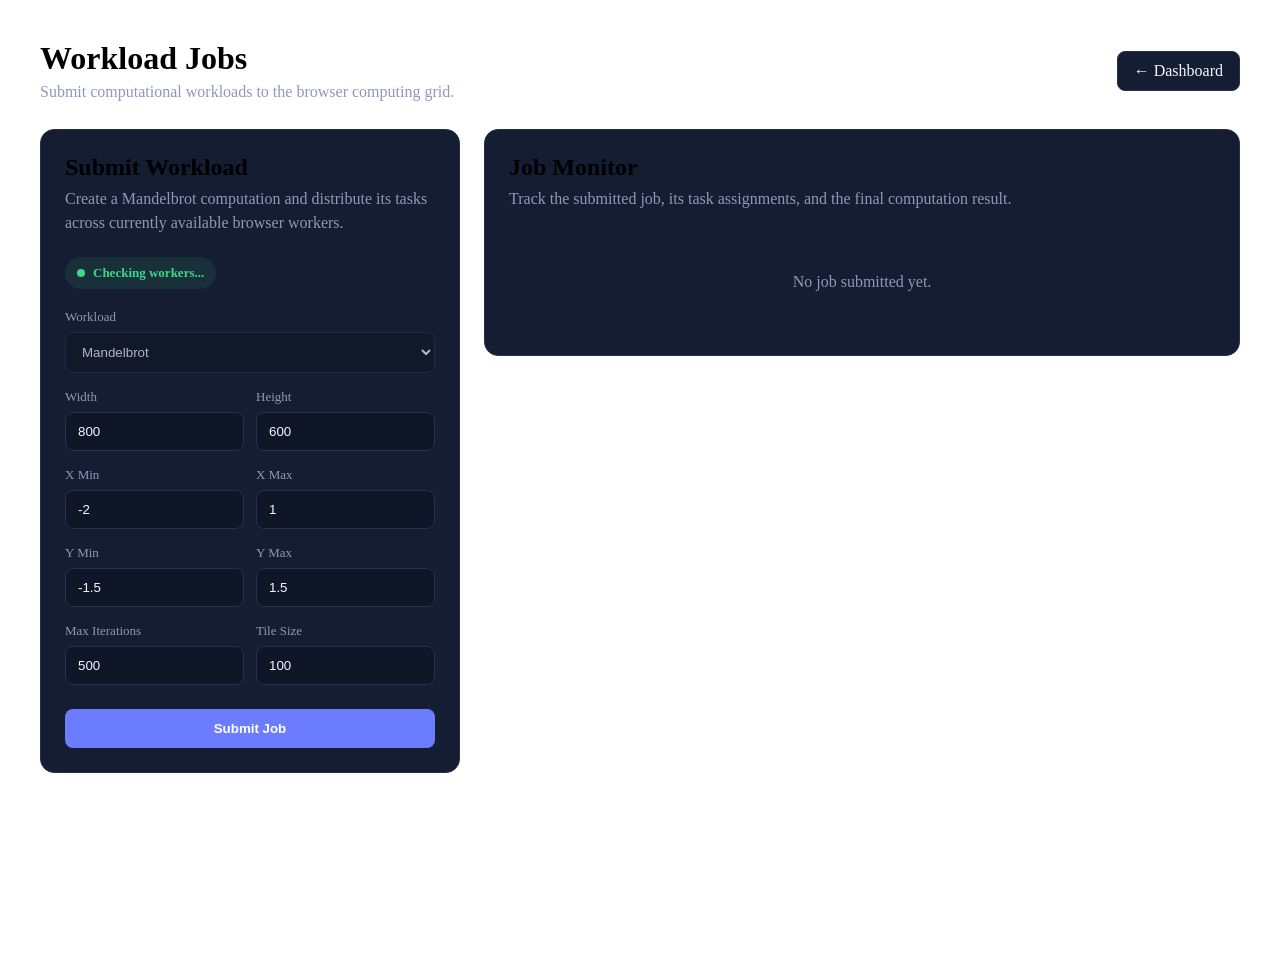
==== app/static/jobs.html @ 4b6ca408 "Add jobs frontend" ====
<!DOCTYPE html>
<html lang="en">
<head>
    <meta charset="UTF-8">
    <meta name="viewport" content="width=device-width, initial-scale=1.0">

    <title>Jobs - Browser Computing Grid</title>

    <link rel="stylesheet" href="/static/css/style.css">

    <style>
        .jobs-page {
            min-height: 100vh;
            padding: 32px;
        }

        .jobs-header {
            display: flex;
            justify-content: space-between;
            align-items: center;
            gap: 20px;
            margin-bottom: 28px;
        }

        .jobs-header h1 {
            margin: 0;
        }

        .jobs-header p {
            margin: 6px 0 0;
            color: var(--muted, #8e99b5);
        }

        .back-btn {
            text-decoration: none;
            padding: 10px 16px;
            border-radius: 8px;
            border: 1px solid var(--border, #26314d);
            color: var(--text, #f5f7ff);
            background: var(--panel, #151d32);
        }

        .back-btn:hover {
            background: var(--panel-light, #1b2540);
        }

        .jobs-layout {
            display: grid;
            grid-template-columns: minmax(320px, 420px) 1fr;
            gap: 24px;
            align-items: start;
        }

        .job-panel {
            background: var(--panel, #151d32);
            border: 1px solid var(--border, #26314d);
            border-radius: 14px;
            padding: 24px;
        }

        .job-panel h2 {
            margin-top: 0;
            margin-bottom: 6px;
        }

        .panel-description {
            color: var(--muted, #8e99b5);
            margin-top: 0;
            margin-bottom: 22px;
            line-height: 1.5;
        }

        .worker-status {
            display: inline-flex;
            align-items: center;
            gap: 8px;
            margin-bottom: 20px;
            padding: 8px 12px;
            border-radius: 999px;
            background: rgba(57, 217, 138, 0.1);
            color: var(--green, #39d98a);
            font-size: 13px;
            font-weight: 600;
        }

        .worker-dot {
            width: 8px;
            height: 8px;
            border-radius: 50%;
            background: currentColor;
        }

        .form-group {
            margin-bottom: 16px;
        }

        .form-group label {
            display: block;
            margin-bottom: 7px;
            color: var(--muted, #8e99b5);
            font-size: 13px;
        }

        .form-group input,
        .form-group select {
            width: 100%;
            box-sizing: border-box;
            padding: 11px 12px;
            border-radius: 8px;
            border: 1px solid var(--border, #26314d);
            background: #0f1628;
            color: var(--text, #f5f7ff);
            outline: none;
        }

        .form-group input:focus,
        .form-group select:focus {
            border-color: var(--accent, #6c7cff);
        }

        .form-row {
            display: grid;
            grid-template-columns: 1fr 1fr;
            gap: 12px;
        }

        .submit-btn {
            width: 100%;
            margin-top: 8px;
            padding: 12px 16px;
            border: none;
            border-radius: 8px;
            background: var(--accent, #6c7cff);
            color: white;
            font-weight: 700;
            cursor: pointer;
        }

        .submit-btn:hover {
            filter: brightness(1.08);
        }

        .submit-btn:disabled {
            opacity: 0.6;
            cursor: not-allowed;
        }

        .job-status {
            margin-top: 16px;
            padding: 12px;
            border-radius: 8px;
            display: none;
            line-height: 1.5;
        }

        .job-status.info {
            display: block;
            background: rgba(108, 124, 255, 0.1);
            color: #b9c1ff;
        }

        .job-status.error {
            display: block;
            background: rgba(255, 102, 120, 0.1);
            color: var(--red, #ff6678);
        }

        .job-status.success {
            display: block;
            background: rgba(57, 217, 138, 0.1);
            color: var(--green, #39d98a);
        }

        .job-summary {
            display: grid;
            grid-template-columns: repeat(3, 1fr);
            gap: 12px;
            margin-bottom: 24px;
        }

        .summary-card {
            padding: 16px;
            border-radius: 10px;
            background: #10172a;
            border: 1px solid var(--border, #26314d);
        }

        .summary-card .label {
            color: var(--muted, #8e99b5);
            font-size: 12px;
            margin-bottom: 7px;
        }

        .summary-card .value {
            font-size: 20px;
            font-weight: 700;
        }

        .job-id {
            word-break: break-all;
            font-family: monospace;
            font-size: 12px !important;
        }

        .progress-wrapper {
            margin: 20px 0;
        }

        .progress-label {
            display: flex;
            justify-content: space-between;
            color: var(--muted, #8e99b5);
            font-size: 13px;
            margin-bottom: 8px;
        }

        .progress-bar {
            height: 8px;
            border-radius: 999px;
            overflow: hidden;
            background: #0c1324;
        }

        .progress-fill {
            height: 100%;
            width: 0%;
            background: var(--accent, #6c7cff);
            transition: width 0.3s ease;
        }

        .assignments-wrapper {
            overflow-x: auto;
        }

        .assignments-table {
            width: 100%;
            border-collapse: collapse;
        }

        .assignments-table th,
        .assignments-table td {
            padding: 12px;
            text-align: left;
            border-bottom: 1px solid var(--border, #26314d);
            font-size: 13px;
        }

        .assignments-table th {
            color: var(--muted, #8e99b5);
            font-weight: 600;
        }

        .worker-id {
            font-family: monospace;
            font-size: 12px;
        }

        .status-badge {
            display: inline-block;
            padding: 4px 8px;
            border-radius: 999px;
            font-size: 11px;
            font-weight: 700;
            background: rgba(108, 124, 255, 0.1);
            color: #b9c1ff;
        }

        .result-area {
            margin-top: 24px;
            display: none;
        }

        .result-area.visible {
            display: block;
        }

        .result-image {
            display: block;
            max-width: 100%;
            height: auto;
            border-radius: 10px;
            border: 1px solid var(--border, #26314d);
            background: black;
        }

        .empty-message {
            color: var(--muted, #8e99b5);
            text-align: center;
            padding: 40px 20px;
        }

        @media (max-width: 900px) {
            .jobs-layout {
                grid-template-columns: 1fr;
            }
        }

        @media (max-width: 600px) {
            .jobs-page {
                padding: 18px;
            }

            .jobs-header {
                align-items: flex-start;
                flex-direction: column;
            }

            .form-row,
            .job-summary {
                grid-template-columns: 1fr;
            }
        }
    </style>
</head>

<body>

<div class="jobs-page">

    <div class="jobs-header">

        <div>
            <h1>Workload Jobs</h1>
            <p>Submit computational workloads to the browser computing grid.</p>
        </div>

        <a class="back-btn" href="/dashboard">
            ← Dashboard
        </a>

    </div>


    <div class="jobs-layout">

        <!-- JOB SUBMISSION -->

        <section class="job-panel">

            <h2>Submit Workload</h2>

            <p class="panel-description">
                Create a Mandelbrot computation and distribute its tasks
                across currently available browser workers.
            </p>

            <div class="worker-status">
                <span class="worker-dot"></span>
                <span id="workerStatus">Checking workers...</span>
            </div>


            <form id="jobForm">

                <div class="form-group">

                    <label for="workload">
                        Workload
                    </label>

                    <select id="workload" disabled>
                        <option value="mandelbrot">
                            Mandelbrot
                        </option>
                    </select>

                </div>


                <div class="form-row">

                    <div class="form-group">

                        <label for="width">
                            Width
                        </label>

                        <input
                            id="width"
                            type="number"
                            min="1"
                            value="800"
                            required
                        >

                    </div>


                    <div class="form-group">

                        <label for="height">
                            Height
                        </label>

                        <input
                            id="height"
                            type="number"
                            min="1"
                            value="600"
                            required
                        >

                    </div>

                </div>


                <div class="form-row">

                    <div class="form-group">

                        <label for="xMin">
                            X Min
                        </label>

                        <input
                            id="xMin"
                            type="number"
                            step="any"
                            value="-2"
                            required
                        >

                    </div>


                    <div class="form-group">

                        <label for="xMax">
                            X Max
                        </label>

                        <input
                            id="xMax"
                            type="number"
                            step="any"
                            value="1"
                            required
                        >

                    </div>

                </div>


                <div class="form-row">

                    <div class="form-group">

                        <label for="yMin">
                            Y Min
                        </label>

                        <input
                            id="yMin"
                            type="number"
                            step="any"
                            value="-1.5"
                            required
                        >

                    </div>


                    <div class="form-group">

                        <label for="yMax">
                            Y Max
                        </label>

                        <input
                            id="yMax"
                            type="number"
                            step="any"
                            value="1.5"
                            required
                        >

                    </div>

                </div>


                <div class="form-row">

                    <div class="form-group">

                        <label for="maxIterations">
                            Max Iterations
                        </label>

                        <input
                            id="maxIterations"
                            type="number"
                            min="1"
                            value="500"
                            required
                        >

                    </div>


                    <div class="form-group">

                        <label for="tileSize">
                            Tile Size
                        </label>

                        <input
                            id="tileSize"
                            type="number"
                            min="1"
                            value="100"
                            required
                        >

                    </div>

                </div>


                <button
                    id="submitBtn"
                    class="submit-btn"
                    type="submit"
                >
                    Submit Job
                </button>

            </form>


            <div
                id="jobStatus"
                class="job-status"
            ></div>

        </section>


        <!-- JOB MONITOR -->

        <section class="job-panel">

            <h2>Job Monitor</h2>

            <p class="panel-description">
                Track the submitted job, its task assignments, and the
                final computation result.
            </p>


            <div
                id="emptyMonitor"
                class="empty-message"
            >
                No job submitted yet.
            </div>


            <div
                id="jobMonitor"
                style="display: none;"
            >

                <div class="job-summary">

                    <div class="summary-card">

                        <div class="label">
                            Job ID
                        </div>

                        <div
                            id="jobId"
                            class="value job-id"
                        >
                            -
                        </div>

                    </div>


                    <div class="summary-card">

                        <div class="label">
                            Tasks
                        </div>

                        <div
                            id="taskCount"
                            class="value"
                        >
                            0
                        </div>

                    </div>


                    <div class="summary-card">

                        <div class="label">
                            Status
                        </div>

                        <div
                            id="jobState"
                            class="value"
                        >
                            -
                        </div>

                    </div>

                </div>


                <div class="progress-wrapper">

                    <div class="progress-label">

                        <span>
                            Job Progress
                        </span>

                        <span id="progressText">
                            Waiting
                        </span>

                    </div>

                    <div class="progress-bar">

                        <div
                            id="progressFill"
                            class="progress-fill"
                        ></div>

                    </div>

                </div>


                <h3>Task Assignments</h3>

                <div class="assignments-wrapper">

                    <table class="assignments-table">

                        <thead>

                        <tr>
                            <th>Task</th>
                            <th>Worker</th>
                            <th>Status</th>
                        </tr>

                        </thead>

                        <tbody id="assignmentTable">

                        </tbody>

                    </table>

                </div>


                <div
                    id="resultArea"
                    class="result-area"
                >

                    <h3>Result</h3>

                    <img
                        id="resultImage"
                        class="result-image"
                        alt="Mandelbrot computation result"
                    >

                </div>

            </div>

        </section>

    </div>

</div>

<script src="/static/js/jobs.js"></script>

</body>
</html>
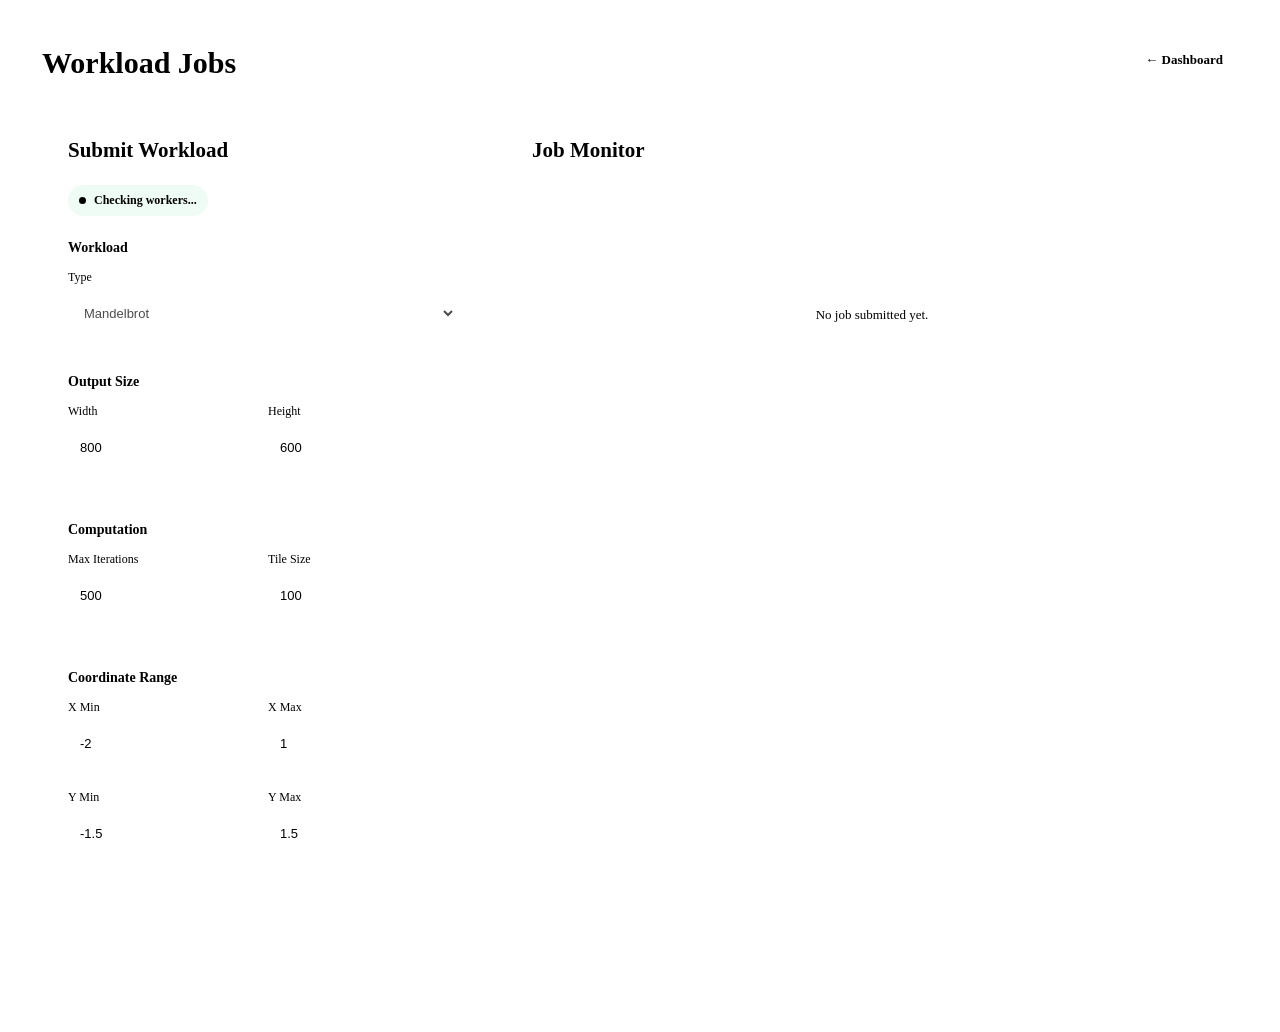
==== commit 5529725d: "Update frontend UI and dashboard" ====
--- a/app/static/jobs.html
+++ b/app/static/jobs.html
@@ -1,523 +1,989 @@
 <!DOCTYPE html>
 <html lang="en">
+
 <head>
+
     <meta charset="UTF-8">
-    <meta name="viewport" content="width=device-width, initial-scale=1.0">
-
-    <title>Jobs - Browser Computing Grid</title>
-
-    <link rel="stylesheet" href="/static/css/style.css">
+
+    <meta
+        name="viewport"
+        content="width=device-width, initial-scale=1.0"
+    >
+
+    <title>Jobs - ComputeGrid</title>
+
+    <link
+        rel="stylesheet"
+        href="/static/css/style.css"
+    >
+
 
     <style>
+
+        /* ==========================================
+           JOB PAGE
+        ========================================== */
+
         .jobs-page {
             min-height: 100vh;
-            padding: 32px;
-        }
+            padding: 34px;
+        }
+
+
+        /* ==========================================
+           HEADER
+        ========================================== */
 
         .jobs-header {
+            position: relative;
+
             display: flex;
-            justify-content: space-between;
             align-items: center;
-            gap: 20px;
+
+            min-height: 42px;
+
             margin-bottom: 28px;
         }
+
 
         .jobs-header h1 {
             margin: 0;
-        }
-
-        .jobs-header p {
-            margin: 6px 0 0;
-            color: var(--muted, #8e99b5);
-        }
-
-        .back-btn {
-            text-decoration: none;
-            padding: 10px 16px;
-            border-radius: 8px;
-            border: 1px solid var(--border, #26314d);
-            color: var(--text, #f5f7ff);
-            background: var(--panel, #151d32);
-        }
-
-        .back-btn:hover {
-            background: var(--panel-light, #1b2540);
-        }
-
-        .jobs-layout {
-            display: grid;
-            grid-template-columns: minmax(320px, 420px) 1fr;
-            gap: 24px;
-            align-items: start;
-        }
-
-        .job-panel {
-            background: var(--panel, #151d32);
-            border: 1px solid var(--border, #26314d);
-            border-radius: 14px;
-            padding: 24px;
-        }
-
-        .job-panel h2 {
-            margin-top: 0;
-            margin-bottom: 6px;
-        }
-
-        .panel-description {
-            color: var(--muted, #8e99b5);
-            margin-top: 0;
-            margin-bottom: 22px;
-            line-height: 1.5;
-        }
-
-        .worker-status {
+
+            font-size: 30px;
+
+            color: var(--text);
+        }
+
+
+        /* ==========================================
+           DASHBOARD BUTTON
+        ========================================== */
+
+        .jobs-header .back-btn {
+
+            position: absolute;
+
+            right: 0;
+            top: 0;
+
             display: inline-flex;
             align-items: center;
+
+            padding: 10px 15px;
+
+            border: 1px solid var(--border);
+
+            border-radius: 9px;
+
+            background: var(--panel);
+
+            color: var(--text);
+
+            text-decoration: none;
+
+            font-size: 13px;
+
+            font-weight: 600;
+
+            transition:
+                background-color 0.2s ease,
+                border-color 0.2s ease,
+                color 0.2s ease;
+        }
+
+
+        .jobs-header .back-btn:hover {
+            border-color: var(--accent);
+
+            background: var(--panel-light);
+        }
+
+
+        /* ==========================================
+           THEME BUTTON
+        ========================================== */
+
+        .jobs-header .jobs-theme-toggle {
+
+            position: absolute;
+
+            right: 125px;
+            top: 2px;
+
+            margin: 0;
+
+            z-index: 10;
+        }
+
+
+        /* ==========================================
+           MAIN LAYOUT
+        ========================================== */
+
+        .jobs-layout {
+
+            display: grid;
+
+            grid-template-columns:
+                440px
+                minmax(0, 1fr);
+
+            gap: 24px;
+
+            align-items: start;
+        }
+
+
+        /* ==========================================
+           JOB PANELS
+        ========================================== */
+
+        .job-panel {
+
+            background: var(--panel);
+
+            border: 1px solid var(--border);
+
+            border-radius: 14px;
+
+            padding: 26px;
+        }
+
+
+        .job-panel h2 {
+
+            margin: 0 0 22px;
+
+            color: var(--text);
+
+            font-size: 21px;
+        }
+
+
+        /* ==========================================
+           WORKER STATUS
+        ========================================== */
+
+        .worker-status {
+
+            display: inline-flex;
+
+            align-items: center;
+
             gap: 8px;
-            margin-bottom: 20px;
-            padding: 8px 12px;
+
+            padding: 8px 11px;
+
+            margin-bottom: 24px;
+
             border-radius: 999px;
-            background: rgba(57, 217, 138, 0.1);
-            color: var(--green, #39d98a);
+
+            background: rgba(57, 217, 138, 0.08);
+
+            color: var(--green);
+
+            font-size: 12px;
+
+            font-weight: 600;
+        }
+
+
+        .worker-dot {
+
+            width: 7px;
+            height: 7px;
+
+            border-radius: 50%;
+
+            background: currentColor;
+        }
+
+
+        /* ==========================================
+           FORM
+        ========================================== */
+
+        .form-section {
+
+            padding: 20px 0;
+
+            border-top: 1px solid var(--border);
+        }
+
+
+        .form-section:first-of-type {
+
+            border-top: none;
+
+            padding-top: 0;
+        }
+
+
+        .form-section-title {
+
+            margin-bottom: 14px;
+
+            color: var(--text);
+
+            font-size: 14px;
+
+            font-weight: 650;
+        }
+
+
+        .form-group {
+
+            margin-bottom: 14px;
+        }
+
+
+        .form-group:last-child {
+
+            margin-bottom: 0;
+        }
+
+
+        label {
+
+            display: block;
+
+            margin-bottom: 7px;
+
+            color: var(--muted);
+
+            font-size: 12px;
+        }
+
+
+        input,
+        select {
+
+            width: 100%;
+
+            height: 42px;
+
+            box-sizing: border-box;
+
+            padding: 0 12px;
+
+            border: 1px solid var(--border);
+
+            border-radius: 8px;
+
+            background: var(--bg);
+
+            color: var(--text);
+
             font-size: 13px;
-            font-weight: 600;
-        }
-
-        .worker-dot {
-            width: 8px;
-            height: 8px;
-            border-radius: 50%;
-            background: currentColor;
-        }
-
-        .form-group {
-            margin-bottom: 16px;
-        }
-
-        .form-group label {
-            display: block;
+
+            outline: none;
+
+            transition:
+                background-color 0.2s ease,
+                border-color 0.2s ease,
+                color 0.2s ease;
+        }
+
+
+        input:focus,
+        select:focus {
+
+            border-color: var(--accent);
+        }
+
+
+        .two-column {
+
+            display: grid;
+
+            grid-template-columns:
+                1fr
+                1fr;
+
+            gap: 12px;
+        }
+
+
+        /* ==========================================
+           SUBMIT BUTTON
+        ========================================== */
+
+        .submit-btn {
+
+            width: 100%;
+
+            height: 44px;
+
+            margin-top: 20px;
+
+            border: none;
+
+            border-radius: 9px;
+
+            background: var(--accent);
+
+            color: white;
+
+            cursor: pointer;
+
+            font-size: 13px;
+
+            font-weight: 650;
+
+            transition: opacity 0.2s ease;
+        }
+
+
+        .submit-btn:hover {
+
+            opacity: 0.9;
+        }
+
+
+        .submit-btn:disabled {
+
+            opacity: 0.45;
+
+            cursor: not-allowed;
+        }
+
+
+        #jobStatus {
+
+            margin-top: 12px;
+
+            font-size: 12px;
+
+            line-height: 1.5;
+        }
+
+
+        /* ==========================================
+           JOB MONITOR
+        ========================================== */
+
+        #emptyMonitor {
+
+            min-height: 260px;
+
+            display: flex;
+
+            align-items: center;
+
+            justify-content: center;
+
+            border: 1px dashed var(--border);
+
+            border-radius: 10px;
+
+            color: var(--muted);
+
+            font-size: 13px;
+        }
+
+
+        #jobMonitor {
+
+            display: none;
+        }
+
+
+        /* ==========================================
+           SUMMARY
+        ========================================== */
+
+        .summary-grid {
+
+            display: grid;
+
+            grid-template-columns:
+                repeat(3, 1fr);
+
+            gap: 12px;
+
+            margin-bottom: 24px;
+        }
+
+
+        .summary-card {
+
+            padding: 15px;
+
+            border: 1px solid var(--border);
+
+            border-radius: 9px;
+
+            background: var(--bg);
+        }
+
+
+        .summary-card .label {
+
             margin-bottom: 7px;
-            color: var(--muted, #8e99b5);
-            font-size: 13px;
-        }
-
-        .form-group input,
-        .form-group select {
+
+            color: var(--muted);
+
+            font-size: 11px;
+        }
+
+
+        .summary-card .value {
+
+            color: var(--text);
+
+            font-size: 14px;
+
+            font-weight: 650;
+
+            word-break: break-word;
+        }
+
+
+        /* ==========================================
+           PROGRESS
+        ========================================== */
+
+        .progress-wrapper {
+
+            margin-bottom: 24px;
+        }
+
+
+        .progress-label {
+
+            display: flex;
+
+            justify-content: space-between;
+
+            margin-bottom: 8px;
+
+            color: var(--muted);
+
+            font-size: 12px;
+        }
+
+
+        .progress-bar {
+
             width: 100%;
-            box-sizing: border-box;
-            padding: 11px 12px;
-            border-radius: 8px;
-            border: 1px solid var(--border, #26314d);
-            background: #0f1628;
-            color: var(--text, #f5f7ff);
-            outline: none;
-        }
-
-        .form-group input:focus,
-        .form-group select:focus {
-            border-color: var(--accent, #6c7cff);
-        }
-
-        .form-row {
-            display: grid;
-            grid-template-columns: 1fr 1fr;
-            gap: 12px;
-        }
-
-        .submit-btn {
+
+            height: 7px;
+
+            overflow: hidden;
+
+            border-radius: 999px;
+
+            background: var(--bg);
+        }
+
+
+        .progress-fill {
+
+            width: 0%;
+
+            height: 100%;
+
+            border-radius: inherit;
+
+            background: var(--accent);
+
+            transition: width 0.3s ease;
+        }
+
+
+        /* ==========================================
+           ASSIGNMENTS
+        ========================================== */
+
+        #jobMonitor h3 {
+
+            margin: 0 0 12px;
+
+            color: var(--text);
+
+            font-size: 15px;
+        }
+
+
+        .assignments-wrapper {
+
+            overflow-x: auto;
+
+            border: 1px solid var(--border);
+
+            border-radius: 9px;
+        }
+
+
+        .assignments-table {
+
             width: 100%;
-            margin-top: 8px;
-            padding: 12px 16px;
-            border: none;
-            border-radius: 8px;
-            background: var(--accent, #6c7cff);
-            color: white;
-            font-weight: 700;
-            cursor: pointer;
-        }
-
-        .submit-btn:hover {
-            filter: brightness(1.08);
-        }
-
-        .submit-btn:disabled {
-            opacity: 0.6;
-            cursor: not-allowed;
-        }
-
-        .job-status {
-            margin-top: 16px;
-            padding: 12px;
-            border-radius: 8px;
-            display: none;
-            line-height: 1.5;
-        }
-
-        .job-status.info {
-            display: block;
-            background: rgba(108, 124, 255, 0.1);
-            color: #b9c1ff;
-        }
-
-        .job-status.error {
-            display: block;
-            background: rgba(255, 102, 120, 0.1);
-            color: var(--red, #ff6678);
-        }
-
-        .job-status.success {
-            display: block;
-            background: rgba(57, 217, 138, 0.1);
-            color: var(--green, #39d98a);
-        }
-
-        .job-summary {
-            display: grid;
-            grid-template-columns: repeat(3, 1fr);
-            gap: 12px;
-            margin-bottom: 24px;
-        }
-
-        .summary-card {
-            padding: 16px;
-            border-radius: 10px;
-            background: #10172a;
-            border: 1px solid var(--border, #26314d);
-        }
-
-        .summary-card .label {
-            color: var(--muted, #8e99b5);
-            font-size: 12px;
-            margin-bottom: 7px;
-        }
-
-        .summary-card .value {
-            font-size: 20px;
-            font-weight: 700;
-        }
-
-        .job-id {
-            word-break: break-all;
-            font-family: monospace;
-            font-size: 12px !important;
-        }
-
-        .progress-wrapper {
-            margin: 20px 0;
-        }
-
-        .progress-label {
-            display: flex;
-            justify-content: space-between;
-            color: var(--muted, #8e99b5);
-            font-size: 13px;
-            margin-bottom: 8px;
-        }
-
-        .progress-bar {
-            height: 8px;
-            border-radius: 999px;
-            overflow: hidden;
-            background: #0c1324;
-        }
-
-        .progress-fill {
-            height: 100%;
-            width: 0%;
-            background: var(--accent, #6c7cff);
-            transition: width 0.3s ease;
-        }
-
-        .assignments-wrapper {
-            overflow-x: auto;
-        }
-
-        .assignments-table {
-            width: 100%;
+
             border-collapse: collapse;
         }
+
 
         .assignments-table th,
         .assignments-table td {
-            padding: 12px;
+
+            padding: 11px 13px;
+
+            border-bottom:
+                1px solid var(--border);
+
             text-align: left;
-            border-bottom: 1px solid var(--border, #26314d);
-            font-size: 13px;
-        }
+
+            font-size: 12px;
+        }
+
 
         .assignments-table th {
-            color: var(--muted, #8e99b5);
+
+            color: var(--muted);
+
             font-weight: 600;
         }
 
-        .worker-id {
-            font-family: monospace;
-            font-size: 12px;
-        }
-
-        .status-badge {
-            display: inline-block;
-            padding: 4px 8px;
-            border-radius: 999px;
+
+        .assignments-table td {
+
+            color: var(--text);
+        }
+
+
+        .assignments-table tr:last-child td {
+
+            border-bottom: none;
+        }
+
+
+        /* ==========================================
+           RESULT
+        ========================================== */
+
+        .result-area {
+
+            display: none;
+
+            margin-top: 24px;
+        }
+
+
+        .result-area h3 {
+
+            margin: 0 0 12px;
+
+            color: var(--text);
+
+            font-size: 15px;
+        }
+
+
+        .result-preview {
+
+            padding: 14px;
+
+            border: 1px solid var(--border);
+
+            border-radius: 10px;
+
+            background: var(--bg);
+        }
+
+
+        .result-preview-label {
+
+            margin-bottom: 12px;
+
+            color: var(--muted);
+
             font-size: 11px;
-            font-weight: 700;
-            background: rgba(108, 124, 255, 0.1);
-            color: #b9c1ff;
-        }
-
-        .result-area {
-            margin-top: 24px;
-            display: none;
-        }
-
-        .result-area.visible {
+        }
+
+
+        .result-image {
+
             display: block;
-        }
-
-        .result-image {
-            display: block;
-            max-width: 100%;
+
+            width: 100%;
+
             height: auto;
-            border-radius: 10px;
-            border: 1px solid var(--border, #26314d);
-            background: black;
-        }
-
-        .empty-message {
-            color: var(--muted, #8e99b5);
-            text-align: center;
-            padding: 40px 20px;
-        }
-
-        @media (max-width: 900px) {
+
+            border-radius: 7px;
+        }
+
+
+        /* ==========================================
+           LIGHT THEME RESULT
+        ========================================== */
+
+        :root[data-theme="light"] .progress-bar {
+
+            background: #e4e8f1;
+        }
+
+
+        :root[data-theme="light"] .result-preview {
+
+            background: #f4f6fb;
+        }
+
+
+        /* ==========================================
+           RESPONSIVE
+        ========================================== */
+
+        @media (max-width: 950px) {
+
             .jobs-layout {
+
                 grid-template-columns: 1fr;
             }
-        }
+
+        }
+
 
         @media (max-width: 600px) {
+
             .jobs-page {
+
                 padding: 18px;
             }
 
+
             .jobs-header {
+
                 align-items: flex-start;
-                flex-direction: column;
             }
 
-            .form-row,
-            .job-summary {
+
+            .jobs-header h1 {
+
+                font-size: 25px;
+
+                padding-right: 130px;
+            }
+
+
+            .jobs-header .jobs-theme-toggle {
+
+                right: 115px;
+            }
+
+
+            .jobs-header .back-btn {
+
+                right: 0;
+            }
+
+
+            .two-column {
+
                 grid-template-columns: 1fr;
             }
-        }
+
+
+            .summary-grid {
+
+                grid-template-columns: 1fr;
+            }
+
+        }
+
     </style>
+
 </head>
 
+
 <body>
 
+
 <div class="jobs-page">
 
+
+    <!-- ==========================================
+         HEADER
+    =========================================== -->
+
     <div class="jobs-header">
 
-        <div>
-            <h1>Workload Jobs</h1>
-            <p>Submit computational workloads to the browser computing grid.</p>
-        </div>
-
-        <a class="back-btn" href="/dashboard">
+
+        <h1>
+            Workload Jobs
+        </h1>
+
+
+        <a
+            href="/dashboard"
+            class="back-btn"
+        >
             ← Dashboard
         </a>
 
+
     </div>
 
 
+
+    <!-- ==========================================
+         MAIN
+    =========================================== -->
+
     <div class="jobs-layout">
 
-        <!-- JOB SUBMISSION -->
+
+        <!-- ======================================
+             SUBMIT JOB
+        ======================================= -->
 
         <section class="job-panel">
 
-            <h2>Submit Workload</h2>
-
-            <p class="panel-description">
-                Create a Mandelbrot computation and distribute its tasks
-                across currently available browser workers.
-            </p>
+
+            <h2>
+                Submit Workload
+            </h2>
+
+
+            <!-- WORKER STATUS -->
 
             <div class="worker-status">
+
                 <span class="worker-dot"></span>
-                <span id="workerStatus">Checking workers...</span>
+
+                <span id="workerStatus">
+                    Checking workers...
+                </span>
+
             </div>
 
 
+            <!-- FORM -->
+
             <form id="jobForm">
 
-                <div class="form-group">
-
-                    <label for="workload">
+
+                <!-- WORKLOAD -->
+
+                <div class="form-section">
+
+
+                    <div class="form-section-title">
                         Workload
-                    </label>
-
-                    <select id="workload" disabled>
-                        <option value="mandelbrot">
-                            Mandelbrot
-                        </option>
-                    </select>
+                    </div>
+
+
+                    <div class="form-group">
+
+
+                        <label for="workload">
+                            Type
+                        </label>
+
+
+                        <select
+                            id="workload"
+                            disabled
+                        >
+
+                            <option value="mandelbrot">
+                                Mandelbrot
+                            </option>
+
+                        </select>
+
+
+                    </div>
+
 
                 </div>
 
 
-                <div class="form-row">
-
-                    <div class="form-group">
-
-                        <label for="width">
-                            Width
-                        </label>
-
-                        <input
-                            id="width"
-                            type="number"
-                            min="1"
-                            value="800"
-                            required
-                        >
-
-                    </div>
-
-
-                    <div class="form-group">
-
-                        <label for="height">
-                            Height
-                        </label>
-
-                        <input
-                            id="height"
-                            type="number"
-                            min="1"
-                            value="600"
-                            required
-                        >
-
-                    </div>
+
+                <!-- OUTPUT SIZE -->
+
+                <div class="form-section">
+
+
+                    <div class="form-section-title">
+                        Output Size
+                    </div>
+
+
+                    <div class="two-column">
+
+
+                        <div class="form-group">
+
+                            <label for="width">
+                                Width
+                            </label>
+
+                            <input
+                                id="width"
+                                type="number"
+                                value="800"
+                            >
+
+                        </div>
+
+
+                        <div class="form-group">
+
+                            <label for="height">
+                                Height
+                            </label>
+
+                            <input
+                                id="height"
+                                type="number"
+                                value="600"
+                            >
+
+                        </div>
+
+
+                    </div>
+
 
                 </div>
 
 
-                <div class="form-row">
-
-                    <div class="form-group">
-
-                        <label for="xMin">
-                            X Min
-                        </label>
-
-                        <input
-                            id="xMin"
-                            type="number"
-                            step="any"
-                            value="-2"
-                            required
-                        >
-
-                    </div>
-
-
-                    <div class="form-group">
-
-                        <label for="xMax">
-                            X Max
-                        </label>
-
-                        <input
-                            id="xMax"
-                            type="number"
-                            step="any"
-                            value="1"
-                            required
-                        >
-
-                    </div>
+
+                <!-- COMPUTATION -->
+
+                <div class="form-section">
+
+
+                    <div class="form-section-title">
+                        Computation
+                    </div>
+
+
+                    <div class="two-column">
+
+
+                        <div class="form-group">
+
+                            <label for="maxIterations">
+                                Max Iterations
+                            </label>
+
+                            <input
+                                id="maxIterations"
+                                type="number"
+                                value="500"
+                            >
+
+                        </div>
+
+
+                        <div class="form-group">
+
+                            <label for="tileSize">
+                                Tile Size
+                            </label>
+
+                            <input
+                                id="tileSize"
+                                type="number"
+                                value="100"
+                            >
+
+                        </div>
+
+
+                    </div>
+
 
                 </div>
 
 
-                <div class="form-row">
-
-                    <div class="form-group">
-
-                        <label for="yMin">
-                            Y Min
-                        </label>
-
-                        <input
-                            id="yMin"
-                            type="number"
-                            step="any"
-                            value="-1.5"
-                            required
-                        >
-
-                    </div>
-
-
-                    <div class="form-group">
-
-                        <label for="yMax">
-                            Y Max
-                        </label>
-
-                        <input
-                            id="yMax"
-                            type="number"
-                            step="any"
-                            value="1.5"
-                            required
-                        >
-
-                    </div>
+
+                <!-- COORDINATE RANGE -->
+
+                <div class="form-section">
+
+
+                    <div class="form-section-title">
+                        Coordinate Range
+                    </div>
+
+
+                    <div class="two-column">
+
+
+                        <div class="form-group">
+
+                            <label for="xMin">
+                                X Min
+                            </label>
+
+                            <input
+                                id="xMin"
+                                type="number"
+                                step="any"
+                                value="-2"
+                            >
+
+                        </div>
+
+
+                        <div class="form-group">
+
+                            <label for="xMax">
+                                X Max
+                            </label>
+
+                            <input
+                                id="xMax"
+                                type="number"
+                                step="any"
+                                value="1"
+                            >
+
+                        </div>
+
+
+                        <div class="form-group">
+
+                            <label for="yMin">
+                                Y Min
+                            </label>
+
+                            <input
+                                id="yMin"
+                                type="number"
+                                step="any"
+                                value="-1.5"
+                            >
+
+                        </div>
+
+
+                        <div class="form-group">
+
+                            <label for="yMax">
+                                Y Max
+                            </label>
+
+                            <input
+                                id="yMax"
+                                type="number"
+                                step="any"
+                                value="1.5"
+                            >
+
+                        </div>
+
+
+                    </div>
+
 
                 </div>
 
 
-                <div class="form-row">
-
-                    <div class="form-group">
-
-                        <label for="maxIterations">
-                            Max Iterations
-                        </label>
-
-                        <input
-                            id="maxIterations"
-                            type="number"
-                            min="1"
-                            value="500"
-                            required
-                        >
-
-                    </div>
-
-
-                    <div class="form-group">
-
-                        <label for="tileSize">
-                            Tile Size
-                        </label>
-
-                        <input
-                            id="tileSize"
-                            type="number"
-                            min="1"
-                            value="100"
-                            required
-                        >
-
-                    </div>
-
-                </div>
-
+
+                <!-- SUBMIT -->
 
                 <button
                     id="submitBtn"
@@ -527,43 +993,47 @@
                     Submit Job
                 </button>
 
+
+                <div id="jobStatus"></div>
+
+
             </form>
 
 
-            <div
-                id="jobStatus"
-                class="job-status"
-            ></div>
-
         </section>
 
 
-        <!-- JOB MONITOR -->
+
+        <!-- ======================================
+             JOB MONITOR
+        ======================================= -->
 
         <section class="job-panel">
 
-            <h2>Job Monitor</h2>
-
-            <p class="panel-description">
-                Track the submitted job, its task assignments, and the
-                final computation result.
-            </p>
-
-
-            <div
-                id="emptyMonitor"
-                class="empty-message"
-            >
+
+            <h2>
+                Job Monitor
+            </h2>
+
+
+            <!-- EMPTY -->
+
+            <div id="emptyMonitor">
+
                 No job submitted yet.
+
             </div>
 
 
-            <div
-                id="jobMonitor"
-                style="display: none;"
-            >
-
-                <div class="job-summary">
+            <!-- MONITOR -->
+
+            <div id="jobMonitor">
+
+
+                <!-- SUMMARY -->
+
+                <div class="summary-grid">
+
 
                     <div class="summary-card">
 
@@ -573,7 +1043,7 @@
 
                         <div
                             id="jobId"
-                            class="value job-id"
+                            class="value"
                         >
                             -
                         </div>
@@ -591,7 +1061,7 @@
                             id="taskCount"
                             class="value"
                         >
-                            0
+                            -
                         </div>
 
                     </div>
@@ -612,15 +1082,20 @@
 
                     </div>
 
+
                 </div>
 
 
+
+                <!-- PROGRESS -->
+
                 <div class="progress-wrapper">
 
+
                     <div class="progress-label">
 
                         <span>
-                            Job Progress
+                            Progress
                         </span>
 
                         <span id="progressText">
@@ -628,6 +1103,7 @@
                         </span>
 
                     </div>
+
 
                     <div class="progress-bar">
 
@@ -638,58 +1114,112 @@
 
                     </div>
 
+
                 </div>
 
 
-                <h3>Task Assignments</h3>
+
+                <!-- ASSIGNMENTS -->
+
+                <h3>
+                    Task Assignments
+                </h3>
+
 
                 <div class="assignments-wrapper">
 
+
                     <table class="assignments-table">
 
+
                         <thead>
 
-                        <tr>
-                            <th>Task</th>
-                            <th>Worker</th>
-                            <th>Status</th>
-                        </tr>
+                            <tr>
+
+                                <th>
+                                    Task
+                                </th>
+
+                                <th>
+                                    Worker
+                                </th>
+
+                                <th>
+                                    Status
+                                </th>
+
+                            </tr>
 
                         </thead>
 
+
                         <tbody id="assignmentTable">
-
                         </tbody>
 
+
                     </table>
 
+
                 </div>
 
+
+
+                <!-- RESULT -->
 
                 <div
                     id="resultArea"
                     class="result-area"
                 >
 
-                    <h3>Result</h3>
-
-                    <img
-                        id="resultImage"
-                        class="result-image"
-                        alt="Mandelbrot computation result"
-                    >
+
+                    <h3>
+                        Result
+                    </h3>
+
+
+                    <div class="result-preview">
+
+
+                        <div class="result-preview-label">
+                            Mandelbrot Output
+                        </div>
+
+
+                        <img
+                            id="resultImage"
+                            class="result-image"
+                            alt="Mandelbrot computation result"
+                        >
+
+
+                    </div>
+
 
                 </div>
 
+
             </div>
 
+
         </section>
 
+
     </div>
 
+
 </div>
 
+
+<!-- THEME SCRIPT -->
+
+<script src="/static/js/theme.js"></script>
+
+
+<!-- EXISTING JOB SCRIPT -->
+
 <script src="/static/js/jobs.js"></script>
 
+
 </body>
+
 </html>
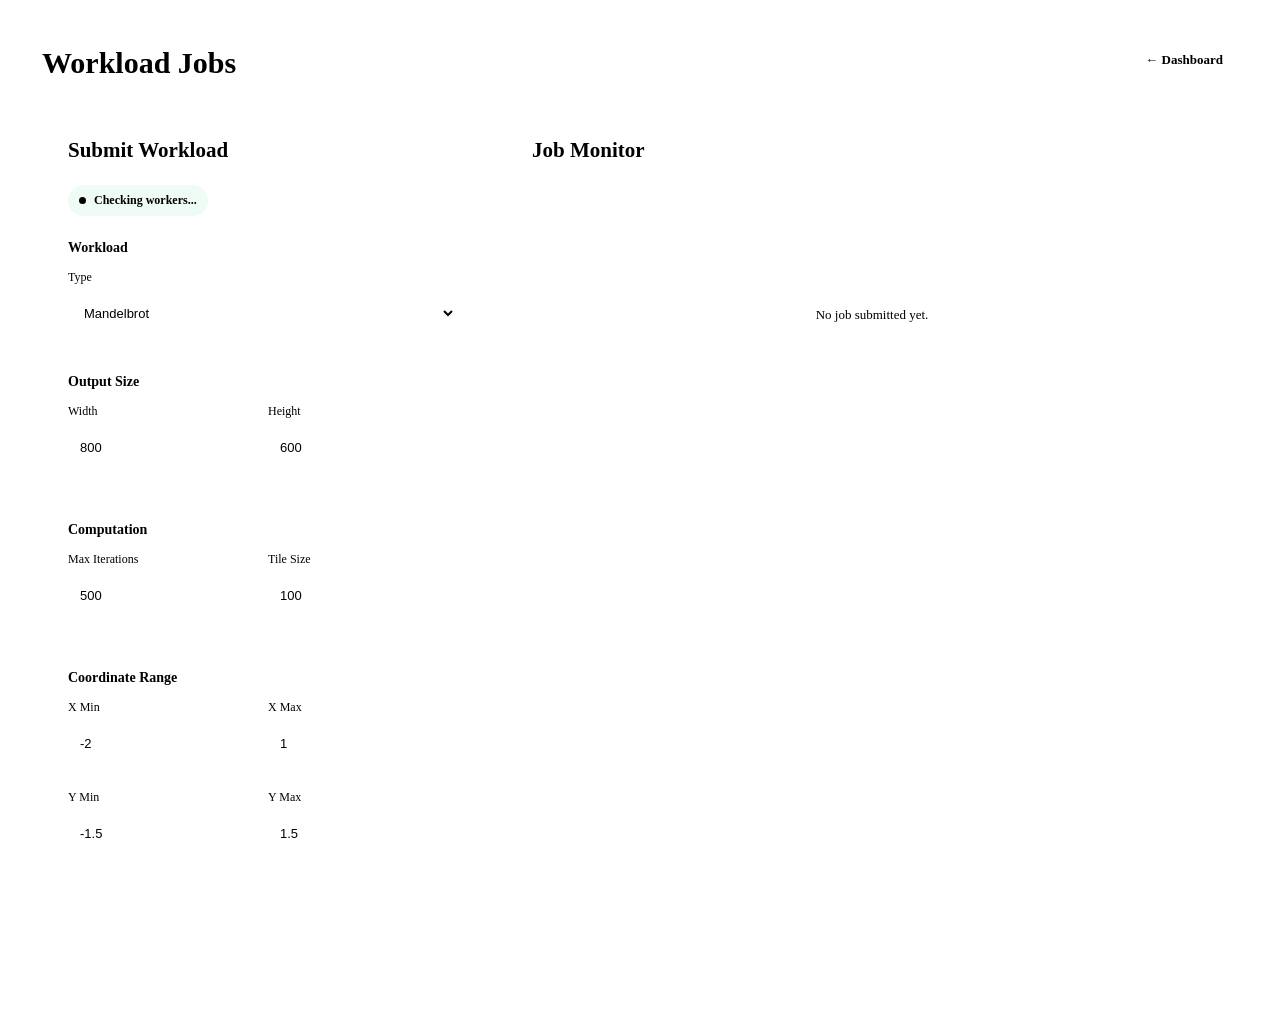
==== commit 9c2547bb: "Frontend: worker tree view, worker popup, table fixes, all 6 workloads on jobs page, busy/disconnect" ====
--- a/app/static/jobs.html
+++ b/app/static/jobs.html
@@ -292,6 +292,68 @@
         }
 
 
+        /* Multi-line boxes (SAT clauses, regex patterns, texts).
+           Same look as the inputs above. */
+        textarea {
+
+            width: 100%;
+
+            min-height: 96px;
+
+            box-sizing: border-box;
+
+            padding: 10px 12px;
+
+            border: 1px solid var(--border);
+
+            border-radius: 8px;
+
+            background: var(--bg);
+
+            color: var(--text);
+
+            font-family: Consolas, Monaco, monospace;
+
+            font-size: 12px;
+
+            resize: vertical;
+
+            outline: none;
+        }
+
+
+        textarea:focus {
+
+            border-color: var(--accent);
+        }
+
+
+        /* File picker (compression upload) */
+        input[type="file"] {
+
+            padding: 9px 12px;
+        }
+
+
+        /* Small help line under a field */
+        .field-hint {
+
+            margin-top: 6px;
+
+            color: var(--muted);
+
+            font-size: 11px;
+        }
+
+
+        /* Make sure hidden workload sections really hide,
+           even when they use display: grid */
+        [hidden] {
+
+            display: none !important;
+        }
+
+
         .two-column {
 
             display: grid;
@@ -569,6 +631,12 @@
         }
 
 
+        .result-area.visible {
+
+            display: block;
+        }
+
+
         .result-area h3 {
 
             margin: 0 0 12px;
@@ -628,6 +696,96 @@
             background: #f4f6fb;
         }
 
+
+/* N-QUEENS RESULT */
+.nqueens-stats {
+    display: grid;
+    grid-template-columns: repeat(3, minmax(0, 1fr));
+    gap: 12px;
+    margin: 16px 0;
+}
+
+.nqueens-stat {
+    min-width: 0;
+    padding: 14px;
+    border: 1px solid var(--border);
+    border-radius: 9px;
+    background: var(--panel);
+}
+
+.nqueens-stat-label {
+    display: block;
+    margin-bottom: 8px;
+    color: var(--muted);
+    font-size: 11px;
+}
+
+.nqueens-stat-value {
+    display: block;
+    color: var(--text);
+    font-size: 18px;
+    overflow-wrap: anywhere;
+}
+
+.nqueens-board-message {
+    margin: 12px 0;
+    color: var(--muted);
+    font-size: 12px;
+    line-height: 1.6;
+}
+
+.nqueens-board {
+    display: grid;
+    grid-template-columns: repeat(var(--board-size), minmax(0, 1fr));
+    width: min(100%, 440px);
+    aspect-ratio: 1;
+    overflow: hidden;
+    border: 1px solid var(--border);
+    border-radius: 5px;
+    margin: 16px auto;
+}
+
+.nqueens-square {
+    display: flex;
+    align-items: center;
+    justify-content: center;
+    aspect-ratio: 1;
+    font-size: clamp(16px, 4vw, 34px);
+}
+
+.nqueens-square.light {
+    background: #f0e6d2;
+    color: #252525;
+}
+
+.nqueens-square.dark {
+    background: #78916f;
+    color: #fff;
+}
+
+.nqueens-queen {
+    line-height: 1;
+}
+
+.nqueens-raw-result {
+    margin-top: 16px;
+    padding: 12px;
+    max-width: 100%;
+    overflow: auto;
+    border: 1px solid var(--border);
+    border-radius: 8px;
+    background: var(--bg);
+    color: var(--text);
+    font-size: 11px;
+    white-space: pre-wrap;
+    overflow-wrap: anywhere;
+}
+
+@media (max-width: 600px) {
+    .nqueens-stats {
+        grid-template-columns: repeat(2, minmax(0, 1fr));
+    }
+}
 
         /* ==========================================
            RESPONSIVE
@@ -780,15 +938,14 @@
                         </label>
 
 
-                        <select
-                            id="workload"
-                            disabled
-                        >
-
-                            <option value="mandelbrot">
-                                Mandelbrot
-                            </option>
-
+                      
+                        <select id="workload" name="workload">
+                            <option value="mandelbrot">Mandelbrot</option>
+                            <option value="nqueens">N-Queens</option>
+                            <option value="sat">SAT</option>
+                            <option value="sat_batch">SAT Batch</option>
+                            <option value="compression">Compression</option>
+                            <option value="regex">Regex</option>
                         </select>
 
 
@@ -796,12 +953,47 @@
 
 
                 </div>
-
-
-
-                <!-- OUTPUT SIZE -->
-
-                <div class="form-section">
+                
+<!-- N-QUEENS OPTIONS -->
+
+<div id="nQueensOptions" class="form-section workload-option" data-workload="nqueens" hidden>
+
+    <div class="form-section-title">
+        N-Queens Options
+    </div>
+
+    <div class="form-group">
+        <label for="queensN">Board Size (N)</label>
+        <input
+            id="queensN"
+            type="number"
+            min="4"
+            max="14"
+            value="8"
+            required
+        >
+    </div>
+
+    <div class="form-group">
+        <label for="splitDepth">Split Depth</label>
+        <input
+            id="splitDepth"
+            type="number"
+            min="1"
+            max="6"
+            value="2"
+            required
+        >
+    </div>
+
+</div>
+
+
+
+
+                <!-- OUTPUT SIZE (Mandelbrot) -->
+
+                <div class="form-section workload-option" data-workload="mandelbrot">
 
 
                     <div class="form-section-title">
@@ -849,9 +1041,9 @@
 
 
 
-                <!-- COMPUTATION -->
-
-                <div class="form-section">
+                <!-- COMPUTATION (Mandelbrot) -->
+
+                <div class="form-section workload-option" data-workload="mandelbrot">
 
 
                     <div class="form-section-title">
@@ -899,9 +1091,9 @@
 
 
 
-                <!-- COORDINATE RANGE -->
-
-                <div class="form-section">
+                <!-- COORDINATE RANGE (Mandelbrot) -->
+
+                <div class="form-section workload-option" data-workload="mandelbrot">
 
 
                     <div class="form-section-title">
@@ -978,6 +1170,267 @@
 
                     </div>
 
+
+                </div>
+
+
+
+                <!-- ======================================
+                     SAT OPTIONS
+                ======================================= -->
+
+                <div class="form-section workload-option" data-workload="sat" hidden>
+
+                    <div class="form-section-title">
+                        SAT Options
+                    </div>
+
+                    <div class="two-column">
+
+                        <div class="form-group">
+                            <label for="satNumVariables">Number of Variables</label>
+                            <input id="satNumVariables" type="number" min="1" value="3">
+                        </div>
+
+                        <div class="form-group">
+                            <label for="satSplitDepth">Split Depth</label>
+                            <input id="satSplitDepth" type="number" min="0" value="2">
+                        </div>
+
+                    </div>
+
+                    <div class="form-group">
+                        <label for="satClauses">Clauses</label>
+                        <textarea id="satClauses">1 2
+-1 3
+-2 -3</textarea>
+                        <div class="field-hint">
+                            One clause per line. Numbers are variables, minus means NOT.
+                            Example: "1 -2" means (x1 OR NOT x2).
+                        </div>
+                    </div>
+
+                </div>
+
+
+
+                <!-- ======================================
+                     SAT BATCH OPTIONS
+                ======================================= -->
+
+                <div class="form-section workload-option" data-workload="sat_batch" hidden>
+
+                    <div class="form-section-title">
+                        SAT Batch Options
+                    </div>
+
+                    <div class="form-group">
+                        <label for="satBatchSource">Instances</label>
+                        <select id="satBatchSource" class="source-select">
+                            <option value="random">Random 3-SAT</option>
+                            <option value="custom">My own instances</option>
+                        </select>
+                    </div>
+
+                    <!-- Random 3-SAT -->
+                    <div data-source-of="satBatchSource" data-source="random">
+                        <div class="two-column">
+
+                            <div class="form-group">
+                                <label for="satBatchCount">Number of Instances</label>
+                                <input id="satBatchCount" type="number" min="1" max="10000" value="50">
+                            </div>
+
+                            <div class="form-group">
+                                <label for="satBatchVariables">Variables per Instance</label>
+                                <input id="satBatchVariables" type="number" min="3" value="30">
+                            </div>
+
+                            <div class="form-group">
+                                <label for="satBatchClauses">Clauses per Instance</label>
+                                <input id="satBatchClauses" type="number" min="1" value="128">
+                            </div>
+
+                            <div class="form-group">
+                                <label for="satBatchSeed">Seed</label>
+                                <input id="satBatchSeed" type="number" value="1">
+                            </div>
+
+                        </div>
+                    </div>
+
+                    <!-- Own instances -->
+                    <div data-source-of="satBatchSource" data-source="custom" hidden>
+                        <div class="form-group">
+                            <label for="satBatchInstances">Your Instances</label>
+                            <textarea id="satBatchInstances">1 2
+
+1
+-1
+
+1 2
+-1 3
+-2 -3</textarea>
+                            <div class="field-hint">
+                                One clause per line. Leave an empty line between instances.
+                            </div>
+                        </div>
+                    </div>
+
+                </div>
+
+
+
+                <!-- ======================================
+                     COMPRESSION OPTIONS
+                ======================================= -->
+
+                <div class="form-section workload-option" data-workload="compression" hidden>
+
+                    <div class="form-section-title">
+                        Compression Options
+                    </div>
+
+                    <div class="form-group">
+                        <label for="compressionSource">Data</label>
+                        <select id="compressionSource" class="source-select">
+                            <option value="generated">Generated test data</option>
+                            <option value="upload">Upload a file</option>
+                        </select>
+                    </div>
+
+                    <!-- Generated data -->
+                    <div data-source-of="compressionSource" data-source="generated">
+                        <div class="two-column">
+
+                            <div class="form-group">
+                                <label for="compressionSize">Data Size (KB)</label>
+                                <input id="compressionSize" type="number" min="1" max="65536" value="4096">
+                            </div>
+
+                            <div class="form-group">
+                                <label for="compressionSeed">Seed</label>
+                                <input id="compressionSeed" type="number" value="0">
+                            </div>
+
+                        </div>
+                    </div>
+
+                    <!-- Upload -->
+                    <div data-source-of="compressionSource" data-source="upload" hidden>
+                        <div class="form-group">
+                            <label for="compressionFile">File (max 64 MB)</label>
+                            <input id="compressionFile" type="file">
+                        </div>
+                    </div>
+
+                    <div class="two-column">
+
+                        <div class="form-group">
+                            <label for="compressionChunkSize">Chunk Size (KB)</label>
+                            <input id="compressionChunkSize" type="number" min="1" value="256">
+                        </div>
+
+                        <div class="form-group">
+                            <label for="compressionVariants">Algorithms</label>
+                            <select id="compressionVariants">
+                                <option value="lz4,zstd-fastest">LZ4 + Zstandard</option>
+                                <option value="lz4">LZ4 only</option>
+                                <option value="zstd-fastest">Zstandard only</option>
+                            </select>
+                        </div>
+
+                    </div>
+
+                </div>
+
+
+
+                <!-- ======================================
+                     REGEX OPTIONS
+                ======================================= -->
+
+                <div class="form-section workload-option" data-workload="regex" hidden>
+
+                    <div class="form-section-title">
+                        Regex Options
+                    </div>
+
+                    <div class="form-group">
+                        <label for="regexPatterns">Patterns</label>
+                        <textarea id="regexPatterns">[a-f]+z
+q.*x</textarea>
+                        <div class="field-hint">
+                            One pattern per line.
+                        </div>
+                    </div>
+
+                    <div class="two-column">
+
+                        <div class="form-group">
+                            <label for="regexMode">Mode</label>
+                            <select id="regexMode">
+                                <option value="match">Match (yes / no)</option>
+                                <option value="scan">Scan (count all)</option>
+                            </select>
+                        </div>
+
+                        <div class="form-group">
+                            <label for="regexTextsPerTask">Texts per Task</label>
+                            <input id="regexTextsPerTask" type="number" min="1" value="250">
+                        </div>
+
+                    </div>
+
+                    <div class="form-group">
+                        <label for="regexSource">Texts</label>
+                        <select id="regexSource" class="source-select">
+                            <option value="random">Random texts</option>
+                            <option value="custom">My own texts</option>
+                        </select>
+                    </div>
+
+                    <!-- Random texts -->
+                    <div data-source-of="regexSource" data-source="random">
+                        <div class="two-column">
+
+                            <div class="form-group">
+                                <label for="regexCount">Number of Texts</label>
+                                <input id="regexCount" type="number" min="1" max="1000000" value="5000">
+                            </div>
+
+                            <div class="form-group">
+                                <label for="regexSeed">Seed</label>
+                                <input id="regexSeed" type="number" value="1">
+                            </div>
+
+                            <div class="form-group">
+                                <label for="regexMinLength">Min Length</label>
+                                <input id="regexMinLength" type="number" min="0" value="20">
+                            </div>
+
+                            <div class="form-group">
+                                <label for="regexMaxLength">Max Length</label>
+                                <input id="regexMaxLength" type="number" min="0" value="400">
+                            </div>
+
+                        </div>
+                    </div>
+
+                    <!-- Own texts -->
+                    <div data-source-of="regexSource" data-source="custom" hidden>
+                        <div class="form-group">
+                            <label for="regexTexts">Your Texts</label>
+                            <textarea id="regexTexts">aaa
+123
+abc
+45
+aab</textarea>
+                            <div class="field-hint">
+                                One text per line.
+                            </div>
+                        </div>
+                    </div>
 
                 </div>
 
@@ -1177,19 +1630,29 @@
                     </h3>
 
 
-                    <div class="result-preview">
-
-
-                        <div class="result-preview-label">
-                            Mandelbrot Output
-                        </div>
-
-
-                        <img
-                            id="resultImage"
-                            class="result-image"
-                            alt="Mandelbrot computation result"
-                        >
+                    
+<div
+    id="resultPreviewLabel"
+    class="result-preview-label"
+>
+    Mandelbrot Output
+</div>
+
+<!-- MANDELBROT RESULT -->
+
+<img
+    id="resultImage"
+    class="result-image"
+    alt="Mandelbrot computation result"
+>
+
+<!-- N-QUEENS RESULT -->
+
+<div id="nQueensResult" hidden></div>
+
+<div id="nQueensStats" hidden></div>
+
+<pre id="nQueensRawResult" hidden></pre>
 
 
                     </div>
